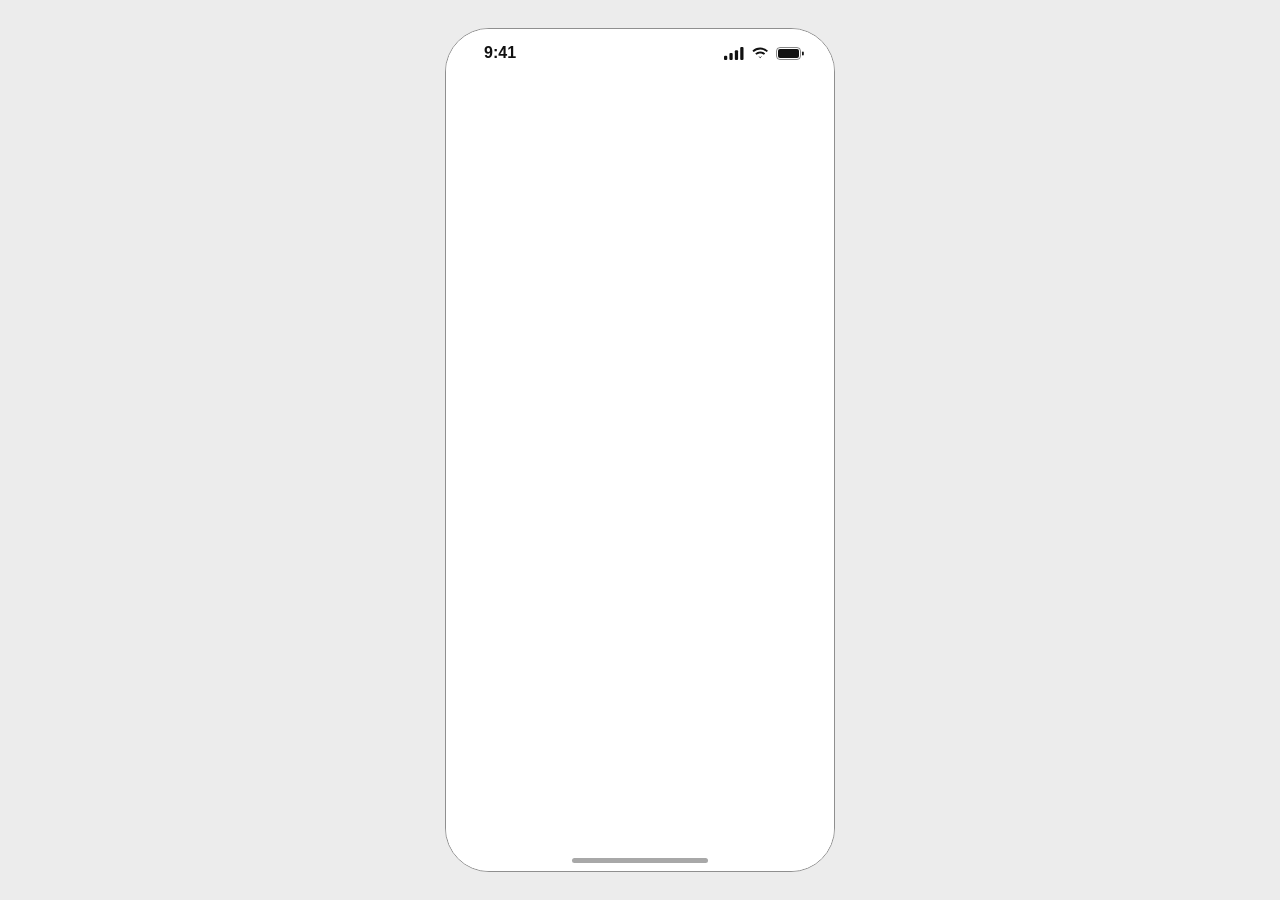
==== experiments/claude/index.html @ 09d87c6e "Claude Code 프로토타입 초안 추가" ====
<!DOCTYPE html>
<html lang="ko">
<head>
<meta charset="UTF-8">
<meta name="viewport" content="width=device-width, initial-scale=1, viewport-fit=cover">
<title>퇴근길 목표 — Lo-fi PoC</title>
<link rel="stylesheet" href="styles.css">
</head>
<body>
<div class="stage" id="stage">

  <!-- ================= 모바일 프레임 (참가자에게 보이는 화면) ================= -->
  <main class="frame" id="frame">
    <div class="statusbar" aria-hidden="true">
      <span>9:41</span>
      <span class="icons">
        <svg viewBox="0 0 18 12"><rect x="0" y="8" width="3" height="4" rx="1"/><rect x="5" y="5.5" width="3" height="6.5" rx="1"/><rect x="10" y="3" width="3" height="9" rx="1"/><rect x="15" y="0" width="3" height="12" rx="1"/></svg>
        <svg viewBox="0 0 17 12"><path d="M8.5 2.3c2.3 0 4.4.9 6 2.4l1.2-1.3A10.6 10.6 0 0 0 8.5.5C5.7.5 3.2 1.6 1.3 3.4l1.2 1.3a8.7 8.7 0 0 1 6-2.4zm0 3.6c1.3 0 2.500.5 3.400 1.300l1.200-1.300a7 7 0 0 0-9.200 0l1.200 1.300c.9-.8 2.100-1.300 3.400-1.300zm0 3.500L6.600 8l1.900 2.400L10.400 8z"/></svg>
        <svg viewBox="0 0 28 13"><rect x=".5" y=".5" width="24" height="12" rx="3.5" fill="none" stroke="#111" opacity=".5"/><rect x="2" y="2" width="21" height="9" rx="2"/><rect x="26" y="4.5" width="1.8" height="4" rx=".9"/></svg>
      </span>
    </div>

    <!-- S0 대기: 연구자가 과제를 시작하기 전까지 참가자에게 비어 있는 화면 -->
    <section class="screen active" id="s0" data-screen="standby" tabindex="-1" aria-label="대기 중"></section>

    <!-- S1 목표 확인 -->
    <section class="screen" id="s1" data-screen="goal" tabindex="-1" aria-label="오늘 퇴근길 목표">
      <header class="appbar">퇴근길</header>
      <div class="content">
        <h1 class="title">오늘 퇴근길 목표</h1>
        <div class="activity-card">
          <div class="thumb" aria-hidden="true"><svg viewBox="0 0 24 24"><path d="M6 3l15 9-15 9z"/></svg></div>
          <strong class="activity-name"><span>해리포터</span> <span>이어보기</span></strong>
        </div>
        <p class="meta">지하철 약 40분 · 환승 1회</p>
      </div>
      <div class="bottom">
        <button class="btn-primary" id="start-btn" type="button">해리포터 시작</button>
        <button class="btn-text" id="other-btn" type="button" disabled aria-label="다른 활동 (이번 버전에서는 사용할 수 없음)">다른 활동</button>
      </div>
    </section>

    <!-- S2 외부 OTT 앱 (정적 시뮬레이션 — 조작 가능한 요소 없음) -->
    <section class="screen" id="s2" data-screen="ott" tabindex="-1" aria-label="외부 OTT 앱 시뮬레이션, 해리포터 시청 화면">
      <div class="top" aria-hidden="true"><span class="chip">외부 OTT 앱</span></div>
      <div class="ott-body" aria-hidden="true">
        <div class="video">
          <div class="play"><svg viewBox="0 0 24 24"><path d="M6 3l15 9-15 9z"/></svg></div>
          <div class="progress"><i></i><b></b></div>
        </div>
        <div class="info">
          <h2>해리포터</h2>
          <div class="pills"><span class="bar" style="width:68px;background:#b5b5b5"></span><span class="bar" style="width:116px"></span></div>
          <div class="ott-actions">
            <svg viewBox="0 0 24 24"><path d="M12 4v16M4 12h16"/></svg>
            <svg viewBox="0 0 24 24"><path d="M7 11v9H4v-9zM7 11l4-7c1.5 0 2.500 1 2 3l-.5 3H19c1 0 2 1 1.700 2.200l-1.500 6A2 2 0 0 1 17.300 20H7"/></svg>
            <svg viewBox="0 0 24 24"><path d="M17 13V4h3v9zM17 13l-4 7c-1.500 0-2.500-1-2-3l.5-3H5c-1 0-2-1-1.700-2.200l1.500-6A2 2 0 0 1 6.700 4H17"/></svg>
            <span class="spacer"></span>
            <span class="dots">•••</span>
          </div>
          <div class="ott-text"><span class="bar w90"></span><span class="bar w70"></span><span class="bar w40"></span></div>
          <div class="rail-title"></div>
          <div class="rail">
            <div class="card"><div class="img"></div><span class="bar w90"></span><span class="bar w40"></span></div>
            <div class="card"><div class="img"></div><span class="bar w90"></span><span class="bar w40"></span></div>
            <div class="card"><div class="img"></div><span class="bar w90"></span><span class="bar w40"></span></div>
            <div class="card"><div class="img"></div></div>
          </div>
        </div>
      </div>
    </section>

    <!-- S3 등록한 이탈 앱 (일반 피드 구조 시뮬레이션, 내부 세로 스크롤) -->
    <section class="screen" id="s3" data-screen="feed" tabindex="-1" aria-label="등록한 이탈 앱 시뮬레이션, 피드 화면">
      <div class="chip-wrap" aria-hidden="true"><span class="chip">등록한 이탈 앱</span></div>
      <div class="feed" id="feed" tabindex="0" role="region" aria-label="피드 (위아래로 스크롤)"></div>
    </section>

    <!-- S5 하차 후 평가 -->
    <section class="screen" id="s5" data-screen="reflection" tabindex="-1" aria-labelledby="refl-title">
      <header class="appbar">오늘 퇴근길</header>
      <div class="content">
        <h1 class="title" id="refl-title">오늘 이동시간,<br>원했던 방식에<br>가깝게 보냈나요?</h1>
        <fieldset class="scale-set" id="scale">
          <legend class="sr-only">원했던 방식에 가깝게 보낸 정도, 1점 전혀 아니에요에서 5점 매우 그래요</legend>
          <div class="scale">
            <label class="rate"><input type="radio" name="rating" value="1" aria-label="1점, 전혀 아니에요"><span>1</span></label>
            <label class="rate"><input type="radio" name="rating" value="2" aria-label="2점"><span>2</span></label>
            <label class="rate"><input type="radio" name="rating" value="3" aria-label="3점"><span>3</span></label>
            <label class="rate"><input type="radio" name="rating" value="4" aria-label="4점"><span>4</span></label>
            <label class="rate"><input type="radio" name="rating" value="5" aria-label="5점, 매우 그래요"><span>5</span></label>
          </div>
          <div class="scale-labels" aria-hidden="true"><span>전혀 아니에요</span><span>매우 그래요</span></div>
        </fieldset>
        <div class="divider"></div>
        <div class="activity-box">
          <div class="lbl">오늘 선택한 활동</div>
          <div class="row">
            <div class="thumb" aria-hidden="true"><svg viewBox="0 0 24 24"><path d="M6 3l15 9-15 9z"/></svg></div>
            <strong class="activity-name"><span>해리포터</span> <span>이어보기</span></strong>
          </div>
        </div>
      </div>
      <div class="bottom">
        <button class="btn-primary" id="done-btn" type="button" disabled>완료</button>
      </div>
    </section>

    <!-- S4 개입 bottom sheet (S3 위에 오버레이, 응답은 두 버튼으로만) -->
    <div class="scrim" id="scrim"></div>
    <div class="sheet" id="sheet" role="dialog" aria-modal="true" aria-labelledby="sheet-title" aria-describedby="sheet-eyebrow" aria-hidden="true">
      <p class="eyebrow" id="sheet-eyebrow">오늘 퇴근길 목표</p>
      <h3 id="sheet-title">오늘 퇴근길엔<br>해리포터를 보기로 했어요.</h3>
      <button class="btn-primary" id="return-btn" type="button">해리포터로</button>
      <button class="btn-secondary" id="continue-btn" type="button">피드 계속 보기</button>
    </div>

    <div class="home-indicator" aria-hidden="true"></div>
  </main>

  <!-- 연구자 컨트롤러는 ?mode=researcher 일 때만 researcher.js 가 이 자리에 추가한다 -->
</div>

<template id="post-tpl">
  <article class="post" aria-hidden="true">
    <div class="post-head"><span class="avatar"></span><span class="ph-lines"><span class="bar w60" style="height:10px"></span><span class="bar w25"></span></span><span class="dots">•••</span></div>
    <div class="post-img"><svg viewBox="0 0 64 48"><circle cx="50" cy="10" r="7"/><path d="M2 46L24 10l14 22 8-10 16 24z"/></svg></div>
    <div class="post-actions">
      <svg viewBox="0 0 24 24"><path d="M12 20s-8-5-8-11a4.500 4.500 0 0 1 8-2.800A4.500 4.500 0 0 1 20 9c0 6-8 11-8 11z"/></svg>
      <svg viewBox="0 0 24 24"><path d="M12 4a8 8 0 1 0 3.500 15.200L20 20l-1-4.200A8 8 0 0 0 12 4z"/></svg>
      <svg viewBox="0 0 24 24"><path d="M3 11l18-8-6 18-3-7z"/></svg>
      <span class="spacer"></span>
      <svg viewBox="0 0 24 24"><path d="M6 3h12v18l-6-4-6 4z"/></svg>
    </div>
    <div class="post-text"><span class="bar w80"></span><span class="bar w60"></span><span class="bar w40"></span></div>
  </article>
</template>

<script src="logger.js"></script>
<script src="app.js"></script>
</body>
</html>
---- experiments/claude/styles.css ----
:root {
  --black: #111;
  --dark: #5a5a5a;
  --mid: #666;          /* 의미 있는 보조 문구 (흰 배경 대비 5.7:1) */
  --line: #d4d4d4;
  --soft: #e6e6e6;
  --faint: #f5f5f5;
  --white: #fff;
  --font: -apple-system, "Apple SD Gothic Neo", "Pretendard", "Noto Sans KR", "Malgun Gothic", sans-serif;
  --sb: 44px; /* 모의 상태바 높이 (모바일에서는 0) */
}

* { box-sizing: border-box; margin: 0; padding: 0; }
html, body { height: 100%; }
body {
  font-family: var(--font);
  color: var(--black);
  background: #ececec;
  -webkit-font-smoothing: antialiased;
  word-break: keep-all;        /* 한글은 어절 단위로 줄바꿈 */
  overflow-wrap: break-word;
}
button { font-family: inherit; color: inherit; cursor: pointer; border: 0; background: none; }
button:disabled { cursor: not-allowed; }
:focus-visible { outline: 2px solid var(--black); outline-offset: 2px; }
.screen:focus, .screen:focus-visible { outline: none; }
.sr-only {
  position: absolute; width: 1px; height: 1px; margin: -1px; padding: 0;
  overflow: hidden; clip: rect(0 0 0 0); white-space: nowrap; border: 0;
}

/* ---------- 레이아웃: 참가자 모드는 프레임만, 페이지 스크롤 없음 ---------- */
.stage {
  height: 100vh; height: 100dvh;
  display: flex; align-items: center; justify-content: center;
  gap: 32px; padding: 16px;
}
body.mode-participant { overflow: hidden; }

/* ---------- 모바일 프레임 (데스크톱 기준 390×844) ---------- */
.frame {
  position: relative;
  width: 390px;
  height: 844px; height: min(844px, calc(100vh - 32px)); height: min(844px, calc(100dvh - 32px));
  max-width: 100%;
  flex: none;
  container-type: size;           /* cqh/cqw 로 남는 높이에 맞춰 여백만 줄인다 (글자·터치 영역은 유지) */
  background: var(--white);
  border: 1px solid #8f8f8f;
  border-radius: 44px;
  overflow: hidden;
}

.statusbar {
  position: absolute; top: 0; left: 0; right: 0;
  height: 44px;
  display: flex; align-items: center; justify-content: space-between;
  padding: 4px 30px 0 38px;
  font-size: 16px; font-weight: 700;
  z-index: 5;
  pointer-events: none;
}
.statusbar svg { height: 13px; fill: var(--black); }
.statusbar .icons { display: flex; gap: 7px; align-items: center; }
.home-indicator {
  position: absolute; bottom: 8px; left: 50%;
  width: 136px; height: 5px; margin-left: -68px;
  border-radius: 3px; background: #a8a8a8;
  z-index: 20; pointer-events: none;
}

.screen {
  position: absolute; inset: 0;
  display: none;
  flex-direction: column;
  padding-top: var(--sb);
  background: var(--white);
}
.screen.active { display: flex; }

.appbar {
  height: 38px; flex: none;
  padding: 0 22px;
  display: flex; align-items: center;
  font-size: 16px;
  border-bottom: 1px solid var(--line);
}

/* 중간 영역은 남는 높이만큼 줄어들고, 극단적으로 낮을 때만 내부 스크롤 */
.content { padding: 0 22px; flex: 1 1 auto; min-height: 0; display: flex; flex-direction: column; overflow-y: auto; }
.bottom {
  flex: none; margin-top: auto;
  padding: 8px 22px calc(clamp(14px, 6cqh, 50px) + env(safe-area-inset-bottom, 0px));
}

h1.title { font-weight: 800; letter-spacing: -0.02em; }

.btn-primary {
  width: 100%; min-height: 48px; border-radius: 12px;
  background: var(--dark); color: var(--white);
  font-size: 18px; font-weight: 700;
}
.btn-secondary {
  width: 100%; min-height: 48px; border-radius: 12px;
  background: var(--faint); border: 1px solid #bdbdbd;
  font-size: 16px; font-weight: 700;
}
.btn-text {
  display: block; width: 100%; min-height: 44px; margin-top: clamp(4px, 1.7cqh, 14px);
  font-size: 18px; color: var(--mid);
}
.btn-text:disabled { color: #9c9c9c; }

.thumb {
  width: 72px; height: 72px; flex: none;
  background: #dcdcdc; border-radius: 8px;
  display: flex; align-items: center; justify-content: center;
}
.thumb svg { width: 22px; height: 22px; fill: #8a8a8a; }

/* 활동명은 "해리포터 / 이어보기" 의미 단위로만 줄바꿈 */
.activity-name { font-weight: 800; letter-spacing: -0.02em; line-height: 1.3; }
.activity-name span { white-space: nowrap; }

/* ---------- S1 ---------- */
#s1 .title { margin-top: clamp(16px, 10.4cqh, 88px); font-size: 30px; line-height: 1.22; }
#s1 .activity-card {
  margin-top: clamp(14px, 3.3cqh, 28px);
  display: flex; align-items: center; gap: 20px;
  padding: 22px 20px;
  border: 1px solid var(--line); border-radius: 14px; background: #fcfcfc;
}
#s1 .activity-name { font-size: 23px; }
#s1 .meta { margin-top: 12px; font-size: 17px; color: var(--mid); }

/* ---------- S5 ---------- */
#s5 .title { margin-top: clamp(14px, 6.2cqh, 52px); font-size: clamp(26px, 8.4cqw, 33px); line-height: 1.2; }
.scale-set { border: 0; margin-top: clamp(16px, 4.9cqh, 41px); min-width: 0; }
.scale { display: flex; justify-content: space-between; gap: 6px; }
.rate { position: relative; display: block; }
.rate input { position: absolute; inset: 0; width: 100%; height: 100%; opacity: 0; margin: 0; cursor: pointer; }
.rate span {
  display: flex; align-items: center; justify-content: center;
  width: clamp(46px, 14cqw, 54px); height: clamp(46px, 14cqw, 54px); border-radius: 50%;
  border: 1px solid #bdbdbd; background: var(--faint);
  font-size: 24px; color: var(--dark);
}
.rate input:checked + span {
  background: var(--black); border-color: var(--black); color: var(--white); font-weight: 800;
  outline: 2px solid var(--black); outline-offset: 3px;
}
.rate input:focus-visible + span { outline: 2px solid var(--black); outline-offset: 3px; }
.rate input:checked:focus-visible + span { outline-width: 3px; }
.rate input:disabled { cursor: default; }
.rate input:disabled:not(:checked) + span { color: #9c9c9c; }
.scale-labels { display: flex; justify-content: space-between; margin-top: 12px; font-size: 15px; color: var(--mid); }
.divider { flex: none; height: 1px; background: var(--line); margin-top: clamp(12px, 3cqh, 26px); }
.activity-box {
  flex: none; margin-top: clamp(12px, 3cqh, 26px);
  border: 1px solid var(--line); border-radius: 14px; background: #fcfcfc; padding: 16px 18px 18px;
}
.activity-box .lbl { font-size: 15px; color: var(--mid); }
.activity-box .row { display: flex; align-items: center; gap: 18px; margin-top: 10px; }
.activity-box .thumb { width: 60px; height: 60px; }
.activity-box .activity-name { font-size: 20px; }
#done-btn:disabled { background: #a3a3a3; color: #f0f0f0; }

/* ---------- 이탈 앱(피드) 시뮬레이션 ---------- */
#s3 { padding-top: 0; }
#s3 .chip-wrap { padding: calc(var(--sb) + 3px) 20px 6px; flex: none; }
.chip {
  display: inline-flex; align-items: center;
  height: 28px; padding: 0 14px; border-radius: 14px;
  background: var(--soft); font-size: 13px; color: var(--black);
}
.feed {
  flex: 1 1 auto; min-height: 0;
  padding: 0 18px calc(24px + env(safe-area-inset-bottom, 0px));
  overflow-y: auto; overscroll-behavior: contain; -webkit-overflow-scrolling: touch;
  scrollbar-width: thin;
}
.feed:focus-visible { outline-offset: -3px; }
.post { padding-top: 18px; }
.post + .post { border-top: 1px solid var(--line); margin-top: 18px; }
.post-head { display: flex; align-items: center; gap: 14px; }
.avatar { width: 37px; height: 37px; border-radius: 50%; background: #d0d0d0; flex: none; }
.ph-lines { flex: 1; display: flex; flex-direction: column; gap: 6px; }
.bar { display: block; height: 8px; border-radius: 4px; background: #d6d6d6; }
.bar.w25 { width: 25%; } .bar.w40 { width: 40%; } .bar.w60 { width: 60%; } .bar.w70 { width: 70%; } .bar.w80 { width: 80%; } .bar.w90 { width: 90%; }
.dots { color: var(--dark); letter-spacing: 2px; font-weight: 700; }
.post-img { margin-top: 16px; height: 207px; border-radius: 8px; background: #dedede; display: flex; align-items: center; justify-content: center; }
.post-img svg { width: 60px; fill: #b3b3b3; }
.post-actions { display: flex; align-items: center; gap: 18px; margin-top: 12px; height: 30px; }
.post-actions svg { width: 24px; height: 24px; fill: none; stroke: var(--dark); stroke-width: 1.6; stroke-linejoin: round; }
.post-actions .spacer { flex: 1; }
.post-text { margin-top: 12px; display: flex; flex-direction: column; gap: 8px; }

/* ---------- 외부 OTT 시뮬레이션 (정적 와이어프레임, 조작 요소 없음) ---------- */
#s2 { padding-top: 0; }
#s2 * { cursor: default; }
#s2 .top { padding: calc(var(--sb) + 9px) 18px 11px; background: var(--faint); flex: none; }
.ott-body { flex: 1 1 auto; min-height: 0; overflow: hidden; display: flex; flex-direction: column; }
.video { height: clamp(150px, 27cqh, 229px); background: #7d7d7d; position: relative; flex: none; }
.video .play { position: absolute; left: 50%; top: 50%; width: 74px; height: 74px; margin: -48px 0 0 -37px; border-radius: 50%; background: #5d5d5d; display: flex; align-items: center; justify-content: center; }
.video .play svg { width: 26px; fill: #fff; }
.progress { position: absolute; left: 18px; right: 18px; bottom: 20px; height: 3px; background: #9a9a9a; border-radius: 2px; }
.progress i { position: absolute; left: 0; top: 0; bottom: 0; width: 38%; background: #fff; border-radius: 2px; }
.progress b { position: absolute; left: 38%; top: -6px; width: 15px; height: 15px; margin-left: -7px; border-radius: 50%; background: #fff; }
#s2 .info { padding: 0 24px; }
#s2 h2 { margin-top: clamp(16px, 4.5cqh, 38px); font-size: 24px; font-weight: 800; }
.pills { display: flex; gap: 8px; margin-top: 14px; }
.ott-actions { display: flex; align-items: center; gap: 36px; margin-top: clamp(10px, 3.3cqh, 28px); height: 40px; }
.ott-actions svg { width: 26px; height: 26px; fill: none; stroke: #7a7a7a; stroke-width: 1.7; stroke-linejoin: round; stroke-linecap: round; }
.ott-actions .spacer { flex: 1; }
.ott-text { margin-top: 14px; display: flex; flex-direction: column; gap: 9px; }
.ott-text .bar { height: 10px; background: #dcdcdc; }
.rail-title { margin-top: clamp(16px, 5.7cqh, 48px); width: 82px; height: 12px; border-radius: 4px; background: #b9b9b9; }
.rail { margin-top: 12px; display: flex; gap: 6px; overflow: hidden; margin-right: -24px; }
.rail .card { flex: none; width: 113px; }
.rail .card .img { height: 49px; border-radius: 5px; background: #dcdcdc; }
.rail .card .bar { margin-top: 8px; height: 6px; background: #d6d6d6; }

/* ---------- S4 개입 bottom sheet ---------- */
.scrim { position: absolute; inset: 0; background: rgba(0,0,0,.38); display: none; z-index: 10; }
.scrim.active { display: block; }
.sheet {
  position: absolute; left: 0; right: 0; bottom: 0;
  background: var(--white);
  border-radius: 28px 28px 44px 44px;
  padding: 34px 20px calc(clamp(24px, 6cqh, 50px) + env(safe-area-inset-bottom, 0px));
  text-align: center;
  z-index: 11;
  transform: translateY(100%);
  transition: transform .2s ease;
  visibility: hidden;
}
.sheet.active { transform: translateY(0); visibility: visible; }
.sheet .eyebrow { font-size: 14px; color: var(--mid); }
.sheet h3 { margin-top: 14px; font-size: 22px; line-height: 1.38; font-weight: 800; letter-spacing: -0.02em; }
.sheet .btn-primary { margin-top: clamp(16px, 3.1cqh, 26px); }
.sheet .btn-secondary { margin-top: 10px; }

@media (prefers-reduced-motion: reduce) {
  .sheet { transition: none; }
}

/* ---------- 연구자 컨트롤러 (researcher.js 가 ?mode=researcher 일 때만 생성) ---------- */
.controller {
  width: 320px; flex: none;
  max-height: 844px; max-height: calc(100vh - 32px); max-height: calc(100dvh - 32px);
  overflow-y: auto; overscroll-behavior: contain;
  border: 2px dashed #777; background: #fafafa;
  padding: 14px; font-size: 13px; word-break: normal;
}
.controller .badge { display: inline-block; background: var(--black); color: var(--white); font-size: 11px; font-weight: 700; letter-spacing: .06em; padding: 3px 8px; border-radius: 3px; }
.controller h2 { font-size: 15px; margin: 8px 0 4px; }
.controller p.note { font-size: 12px; color: var(--mid); line-height: 1.5; margin-top: 6px; }
.controller dl.state { margin-top: 10px; font: 12px/1.6 ui-monospace, Menlo, monospace; display: grid; grid-template-columns: auto 1fr; gap: 0 10px; color: #333; }
.controller dt { color: var(--mid); }
.controller .c-group { border: 1px solid #ccc; border-radius: 6px; padding: 8px 10px 10px; margin-top: 10px; min-width: 0; }
.controller legend { font-size: 12px; font-weight: 700; padding: 0 4px; }
.controller .c-group label { display: block; font-size: 12px; line-height: 1.8; }
.controller button, .controller select {
  display: block; width: 100%; min-height: 44px; margin-top: 6px;
  border: 1px solid #888; border-radius: 6px; background: var(--white);
  font-family: inherit; font-size: 13px; font-weight: 600;
}
.controller select { font-weight: 400; padding: 0 6px; min-height: 36px; }
.controller button:disabled, .controller select:disabled { opacity: .4; cursor: not-allowed; }
.controller .c-row { display: flex; gap: 6px; }
.controller .c-row button { flex: 1; }
.controller .danger { border-color: #333; }
.controller .c-confirm { margin-top: 8px; padding: 8px; border: 2px solid var(--black); background: var(--white); font-size: 12px; line-height: 1.5; }
.controller .c-confirm[hidden] { display: none; }
.controller .tz { font-size: 11px; color: var(--mid); margin-top: 8px; line-height: 1.5; }
.controller .log { margin-top: 6px; max-height: 220px; overflow: auto; overscroll-behavior: contain; border: 1px solid #ccc; background: var(--white); font: 11px/1.5 ui-monospace, Menlo, monospace; padding: 4px 6px; word-break: break-all; }
.controller .log[hidden] { display: none; }
.controller .log div { border-bottom: 1px dotted #ddd; padding: 2px 0; }
.controller .log .t { color: var(--mid); }
.controller .log .tag { display: inline-block; padding: 0 3px; border: 1px solid #999; border-radius: 2px; font-size: 10px; }

/* ---------- 작은 화면 ---------- */
@media (max-width: 430px) {
  :root { --sb: env(safe-area-inset-top, 0px); }   /* 실제 폰에는 OS 상태바가 있으므로 모의 상태바·홈바 제거 */
  .stage { padding: 0; gap: 0; }
  .frame {
    width: 100%; max-width: none; border: 0; border-radius: 0;
    height: 100vh; height: 100dvh;
  }
  .statusbar, .home-indicator { display: none; }
  .sheet { border-radius: 24px 24px 0 0; }
  .thumb { width: 60px; height: 60px; }
  #s1 .activity-card { gap: 16px; padding: 18px 16px; }
  #s1 .activity-name { font-size: 22px; }
  .activity-box .thumb { width: 52px; height: 52px; }
}

/* 연구자 모드: 좁은 화면에서는 컨트롤러를 프레임 아래에 둔다 */
@media (max-width: 760px) {
  body.mode-researcher { overflow-y: auto; }
  body.mode-researcher .stage { height: auto; min-height: 100dvh; flex-direction: column; justify-content: flex-start; padding: 0 0 24px; gap: 16px; }
  body.mode-researcher .controller { width: calc(100% - 32px); max-width: 390px; max-height: none; overflow: visible; }
}
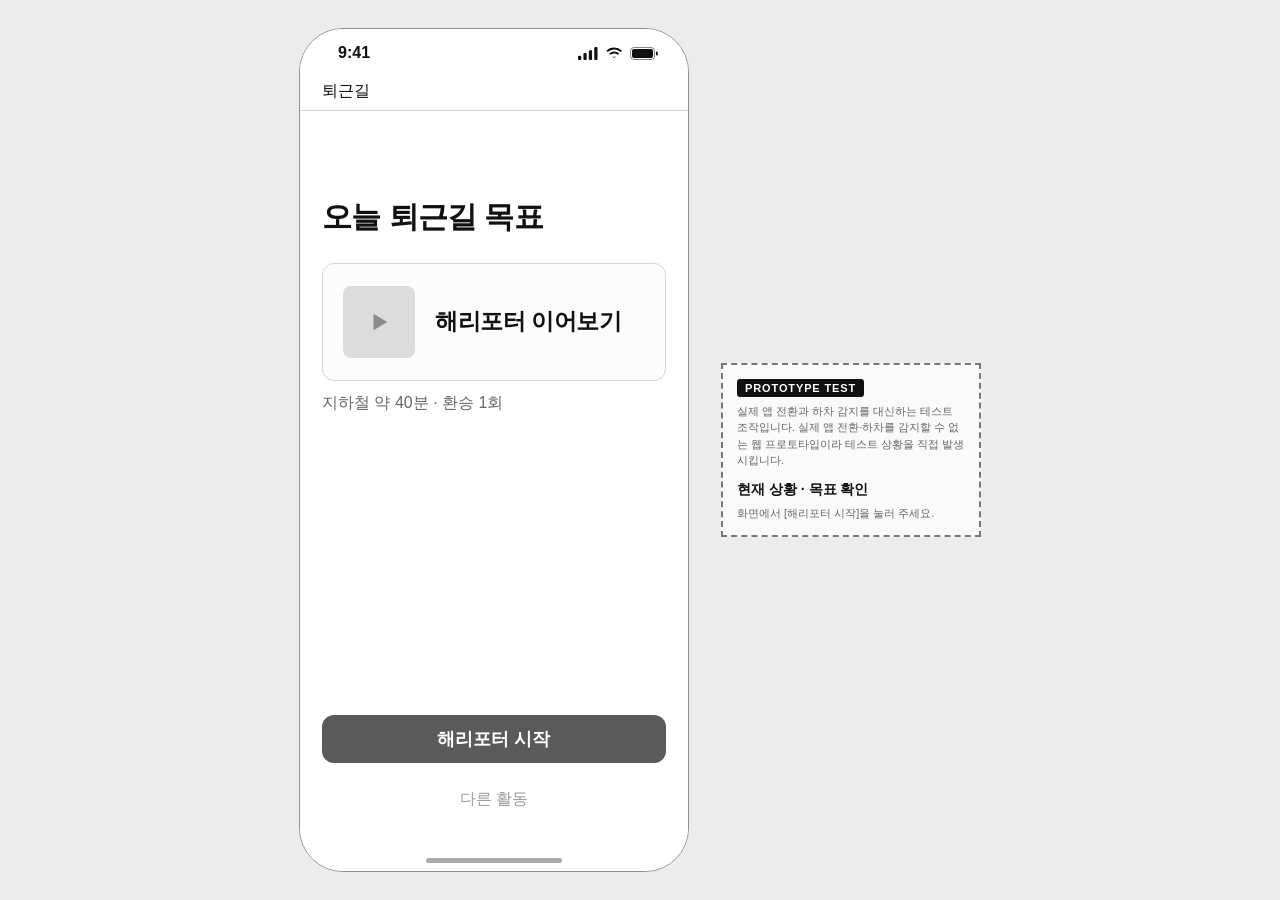
==== commit a2986bf8: "Enhance navigation in OTT and feed sections Added navigation buttons to external OTT app and registe" ====
--- a/experiments/claude/index.html
+++ b/experiments/claude/index.html
@@ -42,7 +42,7 @@
 
     <!-- S2 외부 OTT 앱 (정적 시뮬레이션 — 조작 가능한 요소 없음) -->
     <section class="screen" id="s2" data-screen="ott" tabindex="-1" aria-label="외부 OTT 앱 시뮬레이션, 해리포터 시청 화면">
-      <div class="top" aria-hidden="true"><span class="chip">외부 OTT 앱</span></div>
+      <div class="top navbar"><button class="nav-back" id="back-ott" type="button" aria-label="뒤로 가기"><svg viewBox="0 0 24 24" aria-hidden="true"><path d="M15 5l-7 7 7 7"/></svg></button><span class="chip" aria-hidden="true">외부 OTT 앱</span></div>
       <div class="ott-body" aria-hidden="true">
         <div class="video">
           <div class="play"><svg viewBox="0 0 24 24"><path d="M6 3l15 9-15 9z"/></svg></div>
@@ -72,7 +72,7 @@
 
     <!-- S3 등록한 이탈 앱 (일반 피드 구조 시뮬레이션, 내부 세로 스크롤) -->
     <section class="screen" id="s3" data-screen="feed" tabindex="-1" aria-label="등록한 이탈 앱 시뮬레이션, 피드 화면">
-      <div class="chip-wrap" aria-hidden="true"><span class="chip">등록한 이탈 앱</span></div>
+      <div class="chip-wrap navbar"><button class="nav-back" id="back-feed" type="button" aria-label="뒤로 가기"><svg viewBox="0 0 24 24" aria-hidden="true"><path d="M15 5l-7 7 7 7"/></svg></button><span class="chip" aria-hidden="true">등록한 이탈 앱</span></div>
       <div class="feed" id="feed" tabindex="0" role="region" aria-label="피드 (위아래로 스크롤)"></div>
     </section>
 
@@ -102,6 +102,7 @@
         </div>
       </div>
       <div class="bottom">
+        <p class="done-note" id="done-note" role="status" hidden>완료했어요. 응답이 저장되었어요.</p>
         <button class="btn-primary" id="done-btn" type="button" disabled>완료</button>
       </div>
     </section>
--- a/experiments/claude/styles.css
+++ b/experiments/claude/styles.css
@@ -3,6 +3,9 @@
   --dark: #5a5a5a;
   --mid: #666;          /* 의미 있는 보조 문구 (흰 배경 대비 5.7:1) */
   --line: #d4d4d4;
+  --line-strong: #bdbdbd;
+  --r: 12px;            /* 버튼·카드 모서리 통일 */
+  --pad: 22px;          /* 프레임 좌우 여백 통일 */
   --soft: #e6e6e6;
   --faint: #f5f5f5;
   --white: #fff;
@@ -35,7 +38,7 @@
   display: flex; align-items: center; justify-content: center;
   gap: 32px; padding: 16px;
 }
-body.mode-participant { overflow: hidden; }
+@media (min-width: 761px) { body.mode-participant { overflow: hidden; } }
 
 /* ---------- 모바일 프레임 (데스크톱 기준 390×844) ---------- */
 .frame {
@@ -80,34 +83,34 @@
 
 .appbar {
   height: 38px; flex: none;
-  padding: 0 22px;
+  padding: 0 var(--pad);
   display: flex; align-items: center;
   font-size: 16px;
   border-bottom: 1px solid var(--line);
 }
 
 /* 중간 영역은 남는 높이만큼 줄어들고, 극단적으로 낮을 때만 내부 스크롤 */
-.content { padding: 0 22px; flex: 1 1 auto; min-height: 0; display: flex; flex-direction: column; overflow-y: auto; }
+.content { padding: 0 var(--pad); flex: 1 1 auto; min-height: 0; display: flex; flex-direction: column; overflow-y: auto; }
 .bottom {
   flex: none; margin-top: auto;
-  padding: 8px 22px calc(clamp(14px, 6cqh, 50px) + env(safe-area-inset-bottom, 0px));
+  padding: 8px var(--pad) calc(clamp(14px, 6cqh, 50px) + env(safe-area-inset-bottom, 0px));
 }
 
 h1.title { font-weight: 800; letter-spacing: -0.02em; }
 
 .btn-primary {
-  width: 100%; min-height: 48px; border-radius: 12px;
+  width: 100%; min-height: 48px; border-radius: var(--r);
   background: var(--dark); color: var(--white);
   font-size: 18px; font-weight: 700;
 }
 .btn-secondary {
-  width: 100%; min-height: 48px; border-radius: 12px;
-  background: var(--faint); border: 1px solid #bdbdbd;
+  width: 100%; min-height: 48px; border-radius: var(--r);
+  background: var(--faint); border: 1px solid var(--line-strong);
   font-size: 16px; font-weight: 700;
 }
 .btn-text {
   display: block; width: 100%; min-height: 44px; margin-top: clamp(4px, 1.7cqh, 14px);
-  font-size: 18px; color: var(--mid);
+  font-size: 16px; color: var(--mid);
 }
 .btn-text:disabled { color: #9c9c9c; }
 
@@ -128,10 +131,10 @@
   margin-top: clamp(14px, 3.3cqh, 28px);
   display: flex; align-items: center; gap: 20px;
   padding: 22px 20px;
-  border: 1px solid var(--line); border-radius: 14px; background: #fcfcfc;
+  border: 1px solid var(--line); border-radius: var(--r); background: #fcfcfc;
 }
 #s1 .activity-name { font-size: 23px; }
-#s1 .meta { margin-top: 12px; font-size: 17px; color: var(--mid); }
+#s1 .meta { margin-top: 12px; font-size: 16px; color: var(--mid); }
 
 /* ---------- S5 ---------- */
 #s5 .title { margin-top: clamp(14px, 6.2cqh, 52px); font-size: clamp(26px, 8.4cqw, 33px); line-height: 1.2; }
@@ -142,7 +145,7 @@
 .rate span {
   display: flex; align-items: center; justify-content: center;
   width: clamp(46px, 14cqw, 54px); height: clamp(46px, 14cqw, 54px); border-radius: 50%;
-  border: 1px solid #bdbdbd; background: var(--faint);
+  border: 1px solid var(--line-strong); background: var(--faint);
   font-size: 24px; color: var(--dark);
 }
 .rate input:checked + span {
@@ -157,7 +160,7 @@
 .divider { flex: none; height: 1px; background: var(--line); margin-top: clamp(12px, 3cqh, 26px); }
 .activity-box {
   flex: none; margin-top: clamp(12px, 3cqh, 26px);
-  border: 1px solid var(--line); border-radius: 14px; background: #fcfcfc; padding: 16px 18px 18px;
+  border: 1px solid var(--line); border-radius: var(--r); background: #fcfcfc; padding: 16px 18px 18px;
 }
 .activity-box .lbl { font-size: 15px; color: var(--mid); }
 .activity-box .row { display: flex; align-items: center; gap: 18px; margin-top: 10px; }
@@ -167,7 +170,17 @@
 
 /* ---------- 이탈 앱(피드) 시뮬레이션 ---------- */
 #s3 { padding-top: 0; }
-#s3 .chip-wrap { padding: calc(var(--sb) + 3px) 20px 6px; flex: none; }
+#s3 .chip-wrap { padding: calc(var(--sb) + 4px) 10px 4px; flex: none; }
+/* 참가자 화면 상단 내비게이션: S2·S3 공통 위치·크기 */
+.navbar { display: flex; align-items: center; gap: 4px; }
+.nav-back {
+  width: 44px; height: 44px; flex: none; border-radius: 50%;
+  display: flex; align-items: center; justify-content: center;
+}
+.nav-back svg { width: 24px; height: 24px; fill: none; stroke: var(--black); stroke-width: 2; stroke-linecap: round; stroke-linejoin: round; }
+#s2 .nav-back { cursor: pointer; }
+.done-note { text-align: center; font-size: 14px; color: var(--mid); margin-bottom: 10px; }
+.done-note[hidden] { display: none; }
 .chip {
   display: inline-flex; align-items: center;
   height: 28px; padding: 0 14px; border-radius: 14px;
@@ -198,7 +211,7 @@
 /* ---------- 외부 OTT 시뮬레이션 (정적 와이어프레임, 조작 요소 없음) ---------- */
 #s2 { padding-top: 0; }
 #s2 * { cursor: default; }
-#s2 .top { padding: calc(var(--sb) + 9px) 18px 11px; background: var(--faint); flex: none; }
+#s2 .top { padding: calc(var(--sb) + 4px) 10px 4px; background: var(--faint); flex: none; }
 .ott-body { flex: 1 1 auto; min-height: 0; overflow: hidden; display: flex; flex-direction: column; }
 .video { height: clamp(150px, 27cqh, 229px); background: #7d7d7d; position: relative; flex: none; }
 .video .play { position: absolute; left: 50%; top: 50%; width: 74px; height: 74px; margin: -48px 0 0 -37px; border-radius: 50%; background: #5d5d5d; display: flex; align-items: center; justify-content: center; }
@@ -227,7 +240,7 @@
   position: absolute; left: 0; right: 0; bottom: 0;
   background: var(--white);
   border-radius: 28px 28px 44px 44px;
-  padding: 34px 20px calc(clamp(24px, 6cqh, 50px) + env(safe-area-inset-bottom, 0px));
+  padding: 34px var(--pad) calc(clamp(24px, 6cqh, 50px) + env(safe-area-inset-bottom, 0px));
   text-align: center;
   z-index: 11;
   transform: translateY(100%);
@@ -244,40 +257,55 @@
   .sheet { transition: none; }
 }
 
-/* ---------- 연구자 컨트롤러 (researcher.js 가 ?mode=researcher 일 때만 생성) ---------- */
+/* ---------- TEST CONTROLLER (researcher.js 가 ?mode=researcher 일 때만 생성) ---------- */
 .controller {
-  width: 320px; flex: none;
+  width: 260px; flex: none;
   max-height: 844px; max-height: calc(100vh - 32px); max-height: calc(100dvh - 32px);
   overflow-y: auto; overscroll-behavior: contain;
   border: 2px dashed #777; background: #fafafa;
   padding: 14px; font-size: 13px; word-break: normal;
 }
-.controller .badge { display: inline-block; background: var(--black); color: var(--white); font-size: 11px; font-weight: 700; letter-spacing: .06em; padding: 3px 8px; border-radius: 3px; }
-.controller h2 { font-size: 15px; margin: 8px 0 4px; }
-.controller p.note { font-size: 12px; color: var(--mid); line-height: 1.5; margin-top: 6px; }
-.controller dl.state { margin-top: 10px; font: 12px/1.6 ui-monospace, Menlo, monospace; display: grid; grid-template-columns: auto 1fr; gap: 0 10px; color: #333; }
-.controller dt { color: var(--mid); }
-.controller .c-group { border: 1px solid #ccc; border-radius: 6px; padding: 8px 10px 10px; margin-top: 10px; min-width: 0; }
-.controller legend { font-size: 12px; font-weight: 700; padding: 0 4px; }
-.controller .c-group label { display: block; font-size: 12px; line-height: 1.8; }
+.controller .badge { display: inline-block; background: var(--black); color: var(--white); font-size: 11px; font-weight: 700; letter-spacing: .08em; padding: 3px 8px; border-radius: 3px; }
+.controller h2 { font-size: 12px; font-weight: 700; margin: 14px 0 6px; padding-top: 10px; border-top: 1px solid var(--line-strong); }
+.controller p.note { font-size: 11px; color: var(--mid); line-height: 1.5; margin-top: 6px; }
+.controller .sess { margin-top: 10px; font: 12px/1.4 ui-monospace, Menlo, monospace; color: #333; }
+.controller .c-rec { display: flex; align-items: center; gap: 10px; margin-top: 6px; font-size: 12px; }
+.controller .c-rec span { color: var(--mid); }
+.controller .c-rec label { display: flex; align-items: center; gap: 4px; min-height: 28px; }
+.controller .count { margin-top: 10px; font-size: 12px; font-weight: 700; }
+.controller ol.steps { list-style: none; display: flex; flex-direction: column; gap: 4px; }
 .controller button, .controller select {
-  display: block; width: 100%; min-height: 44px; margin-top: 6px;
+  display: block; width: 100%; min-height: 44px;
   border: 1px solid #888; border-radius: 6px; background: var(--white);
-  font-family: inherit; font-size: 13px; font-weight: 600;
-}
+  font-family: inherit; font-size: 13px; font-weight: 600; text-align: center;
+}
+.controller button + button, .controller select, .controller .c-row + button, .controller button + .c-reason-label { margin-top: 6px; }
+.controller .step { text-align: left; padding: 0 12px; font-weight: 500; }
+.controller .step b { display: inline-block; width: 24px; font-family: ui-monospace, Menlo, monospace; }
+.controller .step.on { background: var(--black); border-color: var(--black); color: var(--white); font-weight: 700; }
+.controller .step.on:disabled { opacity: 1; }
 .controller select { font-weight: 400; padding: 0 6px; min-height: 36px; }
 .controller button:disabled, .controller select:disabled { opacity: .4; cursor: not-allowed; }
-.controller .c-row { display: flex; gap: 6px; }
-.controller .c-row button { flex: 1; }
+.controller .c-row { display: flex; gap: 6px; margin-top: 8px; }
+.controller .c-row button { flex: 1; margin-top: 0; }
+.controller .c-reason-label { display: block; font-size: 11px; color: var(--mid); margin-top: 8px; }
+.controller [hidden] { display: none; }
 .controller .danger { border-color: #333; }
+.controller .c-logbox { margin-top: 14px; padding-top: 10px; border-top: 1px solid var(--line-strong); }
+.controller summary { cursor: pointer; font-size: 12px; font-weight: 700; min-height: 28px; }
+.controller .c-cur { display: block; font-size: 12px; margin-top: 6px; }
 .controller .c-confirm { margin-top: 8px; padding: 8px; border: 2px solid var(--black); background: var(--white); font-size: 12px; line-height: 1.5; }
-.controller .c-confirm[hidden] { display: none; }
 .controller .tz { font-size: 11px; color: var(--mid); margin-top: 8px; line-height: 1.5; }
-.controller .log { margin-top: 6px; max-height: 220px; overflow: auto; overscroll-behavior: contain; border: 1px solid #ccc; background: var(--white); font: 11px/1.5 ui-monospace, Menlo, monospace; padding: 4px 6px; word-break: break-all; }
-.controller .log[hidden] { display: none; }
+.controller .log { margin-top: 6px; max-height: 200px; overflow: auto; overscroll-behavior: contain; border: 1px solid #ccc; background: var(--white); font: 11px/1.5 ui-monospace, Menlo, monospace; padding: 4px 6px; word-break: break-all; }
 .controller .log div { border-bottom: 1px dotted #ddd; padding: 2px 0; }
 .controller .log .t { color: var(--mid); }
 .controller .log .tag { display: inline-block; padding: 0 3px; border: 1px solid #999; border-radius: 2px; font-size: 10px; }
+
+/* ---------- PROTOTYPE TEST 패널 (기본 URL, 프레임 바깥) ---------- */
+.ptest .pt-situation { margin-top: 12px; font-size: 14px; font-weight: 700; }
+.ptest .pt-hint { margin-top: 4px; font-size: 12px; line-height: 1.5; color: var(--mid); }
+.ptest button { margin-top: 10px; }
+.ptest [hidden] { display: none; }
 
 /* ---------- 작은 화면 ---------- */
 @media (max-width: 430px) {
@@ -295,9 +323,15 @@
   .activity-box .thumb { width: 52px; height: 52px; }
 }
 
-/* 연구자 모드: 좁은 화면에서는 컨트롤러를 프레임 아래에 둔다 */
+/* 좁은 화면: 연구자 컨트롤러는 숨기고, PROTOTYPE TEST 패널은 프레임 아래에 둔다.
+   프레임 크기·구조는 그대로 두고 페이지가 세로로 스크롤된다. */
 @media (max-width: 760px) {
-  body.mode-researcher { overflow-y: auto; }
-  body.mode-researcher .stage { height: auto; min-height: 100dvh; flex-direction: column; justify-content: flex-start; padding: 0 0 24px; gap: 16px; }
-  body.mode-researcher .controller { width: calc(100% - 32px); max-width: 390px; max-height: none; overflow: visible; }
-}
+  .controller:not(.ptest) { display: none; }
+  body { overflow-y: auto; }
+  .stage { height: auto; min-height: 100vh; min-height: 100dvh; flex-direction: column; justify-content: flex-start; gap: 16px; }
+  .ptest { width: calc(100% - 32px); max-width: 390px; max-height: none; overflow: visible; margin: 0 auto 24px; padding-bottom: calc(14px + env(safe-area-inset-bottom, 0px)); }
+}
+@media (max-width: 430px) {
+  .stage { gap: 0; }
+  .ptest { margin-top: 16px; }
+}
